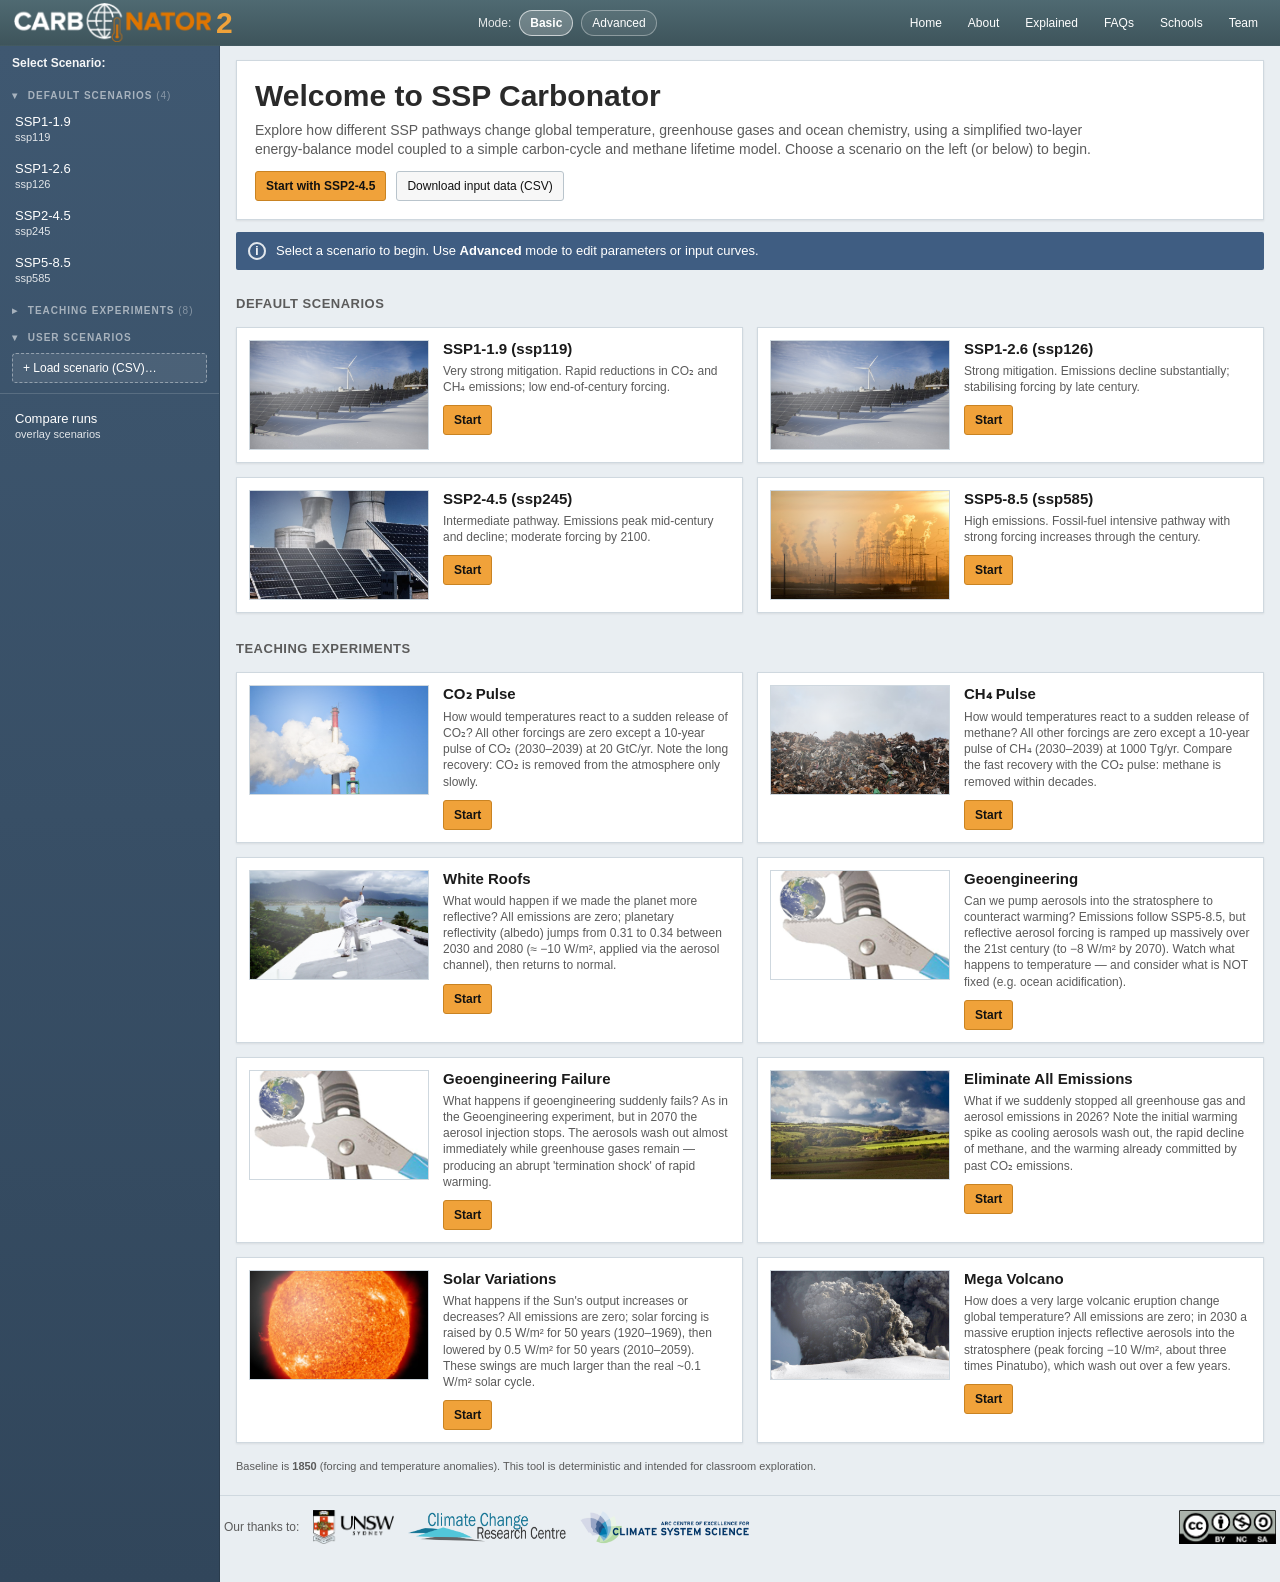
==== index.html @ 64b0e5a1 "Real CMIP6 pattern-scaling data + generator script - tools/make_patterns_cmip6.py: builds pattern-sc" ====
<!doctype html>
<html lang="en">
<head>
  <meta charset="utf-8" />
  <meta name="viewport" content="width=device-width, initial-scale=1" />
  <title>Carbonator 2 — SSP climate teaching tool</title>
  <link rel="stylesheet" href="css/app.css" />
</head>
<body>
  <div class="topbar">
    <div class="brand">
      <div class="logo"><img src="assets/img/logo_carbonator.png" alt="Carbonator" class="logo-img"><span class="logo-2">2</span></div>
    </div>

    <div class="top-center">
      <div class="modeToggle" aria-label="Mode selector">
        <span class="lbl">Mode:</span>
        <button class="modeBtn" id="modeBasic" type="button" title="Basic mode: view scenario inputs and run the model (no curve or parameter editing).">Basic</button>
        <button class="modeBtn" id="modeAdvanced" type="button" title="Advanced mode: edit inputs (spline curves), explore parameter settings, and add internal variability.">Advanced</button>
      </div>
    </div>

    <div class="top-actions">
      <button id="btnHomeTop" title="Home">Home</button>
      <button id="btnAboutTop" title="About this tool">About</button>
      <a href="explained.html" title="How the model works">Explained</a>
      <a href="faqs.html" title="Frequently asked questions">FAQs</a>
      <a href="schools.html" title="Resources for schools">Schools</a>
      <a href="team.html" title="Meet the team">Team</a>
    </div>
  </div>

  <div class="shell">
    <aside class="sidebar">
      <div class="side-h">Select Scenario:</div>
      <div id="sidebarList"></div>
      <div class="side-foot">
        <button class="sideitem" id="btnCompareSidebar" title="Overlay several runs (from this session or from saved outputs files) on one chart.">Compare runs<small>overlay scenarios</small></button>
      </div>
    </aside>

    <main class="main">
      <!-- HOME VIEW -->
      <section id="viewHome">
        <div class="welcome">
          <h1>Welcome to SSP Carbonator</h1>
          <p>
            Explore how different SSP pathways change global temperature, greenhouse gases and ocean chemistry,
            using a simplified two-layer energy-balance model coupled to a simple carbon-cycle and methane lifetime model.
            Choose a scenario on the left (or below) to begin.
          </p>
          <div class="cta-row">
            <button class="btn orange" id="btnStartDefault">Start with SSP2-4.5</button>
            <button class="btn" id="btnOpenInputsCSV">Download input data (CSV)</button>
          </div>
        </div>

        <div class="info-bar">
          <div class="info-dot">i</div>
          <div>Select a scenario to begin. Use <b>Advanced</b> mode to edit parameters or input curves.</div>
        </div>

        <div class="scenario-grid" id="homeScenarioGrid"></div>
        <div class="footnote">
          Baseline is <b>1850</b> (forcing and temperature anomalies). This tool is deterministic and intended for classroom exploration.
        </div>

        <div class="site-footer">
          <div class="site-footer-thanks">
            <span>Our thanks to:</span>
            <a href="https://www.unsw.edu.au/" target="_blank" rel="noopener"><img src="assets/img/logo_unsw.png" alt="University of New South Wales"></a>
            <a href="http://www.ccrc.unsw.edu.au/" target="_blank" rel="noopener"><img src="assets/img/logo_ccrc.png" alt="Climate Change Research Centre"></a>
            <a href="https://www.climatescience.org.au/" target="_blank" rel="noopener"><img src="assets/img/logo_arccss.png" alt="ARC Centre of Excellence for Climate System Science"></a>
          </div>
          <a href="https://creativecommons.org/licenses/by-nc-sa/2.0/au/" target="_blank" rel="noopener"><img src="assets/img/logo_cc_byncsa.png" alt="Creative Commons: BY-NC-SA"></a>
        </div>
      </section>

      <!-- SCENARIO VIEW -->
      <section id="viewScenario" style="display:none;">
        <div class="scenario-bar" id="scenarioBar"></div>

        <div class="scenario-header">
          <div class="thumb" aria-hidden="true"></div>
          <div class="desc">
            <div class="name" id="scenarioName"></div>
            <div class="range" id="scenarioRange">View: 1850 – 2100</div>
            <div class="blurb" id="scenarioBlurb"></div>
          </div>

          <div class="actions">
            <div style="display:flex; gap:8px; align-items:center; justify-content:flex-end; flex-wrap:wrap;">
              <button class="btn" id="btnReset">Reset scenario</button>
              <button class="btn orange" id="btnRun">Run scenario</button>
              <button class="btn orange" id="btnContinue" style="display:none;">Continue editing</button>
            </div>

            <div class="smallpanel">
              <div class="label">Controls</div>
              <div class="hint" id="controlsHint">Toggle inputs on/off, then run the model.</div>
              <div class="toggle-row" style="margin-top:10px;" title="OFF (default): simple model with emission inputs; ozone, N₂O and other WMGHG forcings are excluded. ON: full model with effective radiative forcing (ERF) inputs, including the minor forcings.">
                <label class="switch">
                  <input type="checkbox" id="togFullModel" />
                  <span class="slider"></span>
                </label>
                <div>Full model (ERF inputs)</div>
                <div class="state" id="stateFullModel">OFF</div>
              </div>
              <div class="toggle-row" style="margin-top:6px;" title="Adds ENSO-like year-to-year variability using an energy-conserving stochastic heat exchange (tunable in Advanced parameters).">
                <label class="switch">
                  <input type="checkbox" id="togIV" />
                  <span class="slider"></span>
                </label>
                <div>Internal variability</div>
                <div class="state" id="stateIV">OFF</div>
              </div>
              <div class="toggle-row advOnly" style="margin-top:6px;">
                <button class="btn" id="btnIVRandom" type="button" style="padding:4px 8px; font-size:11px;" title="Generate a new random realisation (new seed)">Randomise</button>
                <div style="font-size:11px; color:#666;">Seed: <span id="ivSeedVal">1</span></div>
              </div>

              <div class="panel-actions">
                <button class="btn advOnly" id="btnParams" title="Edit model parameters (energy balance, carbon cycle, methane, sea level, internal variability).">Edit parameters</button>
                <button class="btn" id="btnViewData" title="View input data table for this scenario (including any edits).">Input table</button>
                <button class="btn" id="btnDownloadScenarioCSV" title="Download the scenario input time series as a CSV file.">Save inputs CSV</button>
                <button class="btn" id="btnExportOutput" disabled title="Download model outputs as a CSV file (available after running).">Export outputs CSV</button>
              </div>
              <div style="margin-top:10px; font-size:11px; color:#666;">
                <span id="modeBadge" class="badge">BASIC MODE</span>
                <span id="editBadge" style="margin-left:6px;"></span>
              </div>
            </div>
          </div>
        </div>

        <div class="info-bar" id="editInfoBar">
          <div class="info-dot">i</div>
          <div>Review inputs below, then click <b>Run scenario</b> to view outputs.</div>
        </div>

        <!-- EDIT MODE INPUT PLOTS -->
        <div id="editMode">
          <!-- CO2 -->
          <div class="plot-card">
            <div class="plot-row">
              <div class="plot-left">
                <div class="title">CO₂ Emissions</div>
                <div class="subtitle">Anthropogenic emissions of carbon dioxide (GtC per year).</div>
                <div class="toggle-row">
                  <label class="switch">
                    <input type="checkbox" id="togCO2" checked />
                    <span class="slider"></span>
                  </label>
                  <div>Enable</div>
                  <div class="state" id="stateCO2">ON</div>
                </div>
                <div class="toggle-row advOnly" style="margin-top:8px;">
                  <button class="btn" type="button" data-edit="E_CO2_GtC_yr">Edit curve…</button>
                  <span class="badge" id="badge_E_CO2_GtC_yr" style="display:none;">EDITED</span>
                </div>
              </div>
              <div class="plot-right">
                <canvas id="plotInCO2" data-height="240"></canvas>
              </div>
            </div>
          </div>

          <!-- CH4 -->
          <div class="plot-card">
            <div class="plot-row">
              <div class="plot-left">
                <div class="title">CH₄ Emissions</div>
                <div class="subtitle">Anthropogenic emissions of methane (Tg CH₄ per year).</div>
                <div class="toggle-row">
                  <label class="switch">
                    <input type="checkbox" id="togCH4" checked />
                    <span class="slider"></span>
                  </label>
                  <div>Enable</div>
                  <div class="state" id="stateCH4">ON</div>
                </div>
                <div class="toggle-row advOnly" style="margin-top:8px;">
                  <button class="btn" type="button" data-edit="E_CH4_TgCH4_yr">Edit curve…</button>
                  <span class="badge" id="badge_E_CH4_TgCH4_yr" style="display:none;">EDITED</span>
                </div>
              </div>
              <div class="plot-right">
                <canvas id="plotInCH4" data-height="240"></canvas>
              </div>
            </div>
          </div>

          <!-- Aerosol -->
          <div class="plot-card">
            <div class="plot-row">
              <div class="plot-left">
                <div class="title">Aerosol ERF</div>
                <div class="subtitle">Effective radiative forcing from anthropogenic aerosols (W m⁻²).</div>
                <div class="toggle-row">
                  <label class="switch">
                    <input type="checkbox" id="togAER" checked />
                    <span class="slider"></span>
                  </label>
                  <div>Enable</div>
                  <div class="state" id="stateAER">ON</div>
                </div>
                <div class="toggle-row advOnly" style="margin-top:8px;">
                  <button class="btn" type="button" data-edit="ERF_aerosol_rel1850_Wm2">Edit curve…</button>
                  <span class="badge" id="badge_ERF_aerosol_rel1850_Wm2" style="display:none;">EDITED</span>
                </div>
              </div>
              <div class="plot-right">
                <canvas id="plotInAER" data-height="240"></canvas>
              </div>
            </div>
          </div>

          <!-- Ozone -->
          <div class="plot-card">
            <div class="plot-row">
              <div class="plot-left">
                <div class="title">Ozone ERF</div>
                <div class="subtitle">Effective radiative forcing from ozone (W m⁻²).</div>
                <div class="toggle-row">
                  <label class="switch">
                    <input type="checkbox" id="togO3" checked />
                    <span class="slider"></span>
                  </label>
                  <div>Enable</div>
                  <div class="state" id="stateO3">ON</div>
                </div>
                <div class="toggle-row advOnly" style="margin-top:8px;">
                  <button class="btn" type="button" data-edit="ERF_o3_total_rel1850_Wm2">Edit curve…</button>
                  <span class="badge" id="badge_ERF_o3_total_rel1850_Wm2" style="display:none;">EDITED</span>
                </div>
              </div>
              <div class="plot-right">
                <canvas id="plotInO3" data-height="240"></canvas>
              </div>
            </div>
          </div>

          <!-- N2O -->
          <div class="plot-card">
            <div class="plot-row">
              <div class="plot-left">
                <div class="title">N₂O ERF</div>
                <div class="subtitle">Effective radiative forcing from nitrous oxide (W m⁻²).</div>
                <div class="toggle-row">
                  <label class="switch">
                    <input type="checkbox" id="togN2O" checked />
                    <span class="slider"></span>
                  </label>
                  <div>Enable</div>
                  <div class="state" id="stateN2O">ON</div>
                </div>
                <div class="toggle-row advOnly" style="margin-top:8px;">
                  <button class="btn" type="button" data-edit="ERF_N2O_rel1850_Wm2">Edit curve…</button>
                  <span class="badge" id="badge_ERF_N2O_rel1850_Wm2" style="display:none;">EDITED</span>
                </div>
              </div>
              <div class="plot-right">
                <canvas id="plotInN2O" data-height="240"></canvas>
              </div>
            </div>
          </div>

          <!-- Other WMGHG -->
          <div class="plot-card">
            <div class="plot-row">
              <div class="plot-left">
                <div class="title">Other WMGHG ERF</div>
                <div class="subtitle">Effective radiative forcing from other well-mixed greenhouse gases (W m⁻²).</div>
                <div class="toggle-row">
                  <label class="switch">
                    <input type="checkbox" id="togOTHER" checked />
                    <span class="slider"></span>
                  </label>
                  <div>Enable</div>
                  <div class="state" id="stateOTHER">ON</div>
                </div>
                <div class="toggle-row advOnly" style="margin-top:8px;">
                  <button class="btn" type="button" data-edit="ERF_otherWMGHG_rel1850_Wm2">Edit curve…</button>
                  <span class="badge" id="badge_ERF_otherWMGHG_rel1850_Wm2" style="display:none;">EDITED</span>
                </div>
              </div>
              <div class="plot-right">
                <canvas id="plotInOTHER" data-height="240"></canvas>
              </div>
            </div>
          </div>

          <!-- Volcanic -->
          <div class="plot-card">
            <div class="plot-row">
              <div class="plot-left">
                <div class="title">Volcanic ERF</div>
                <div class="subtitle">Natural forcing from volcanic aerosols (W m⁻²).</div>
                <div class="toggle-row">
                  <label class="switch">
                    <input type="checkbox" id="togVOLC" checked />
                    <span class="slider"></span>
                  </label>
                  <div>Enable</div>
                  <div class="state" id="stateVOLC">ON</div>
                </div>
                <div class="toggle-row advOnly" style="margin-top:8px;">
                  <button class="btn" type="button" data-edit="ERF_volcanic_rel1850_Wm2">Edit curve…</button>
                  <span class="badge" id="badge_ERF_volcanic_rel1850_Wm2" style="display:none;">EDITED</span>
                </div>
              </div>
              <div class="plot-right">
                <canvas id="plotInVOLC" data-height="240"></canvas>
              </div>
            </div>
          </div>

          <!-- Solar -->
          <div class="plot-card">
            <div class="plot-row">
              <div class="plot-left">
                <div class="title">Solar ERF</div>
                <div class="subtitle">Natural forcing from solar variability (W m⁻²).</div>
                <div class="toggle-row">
                  <label class="switch">
                    <input type="checkbox" id="togSOLAR" checked />
                    <span class="slider"></span>
                  </label>
                  <div>Enable</div>
                  <div class="state" id="stateSOLAR">ON</div>
                </div>
                <div class="toggle-row advOnly" style="margin-top:8px;">
                  <button class="btn" type="button" data-edit="ERF_solar_rel1850_Wm2">Edit curve…</button>
                  <span class="badge" id="badge_ERF_solar_rel1850_Wm2" style="display:none;">EDITED</span>
                </div>
              </div>
              <div class="plot-right">
                <canvas id="plotInSOLAR" data-height="240"></canvas>
              </div>
            </div>
          </div>

          <div class="footnote">
            Tip: try disabling aerosols to see the “unmasking” effect; or disable CH₄ to see its fast impact on forcing.
          </div>
        </div>

        <!-- OUTPUT MODE -->
        <div id="outputMode" style="display:none;">
          <div class="split-head">
            <div class="hcell">Inputs:</div>
            <div class="hcell">Outputs:</div>
          </div>

          <div class="split">
            <div>
              <div class="mini-block">
                <div class="mini-title">CO₂ emissions</div>
                <canvas id="miniCO2" data-height="110"></canvas>
              </div>
              <div class="mini-block">
                <div class="mini-title">CH₄ emissions</div>
                <canvas id="miniCH4" data-height="110"></canvas>
              </div>
              <div class="mini-block">
                <div class="mini-title">Aerosol ERF</div>
                <canvas id="miniAER" data-height="110"></canvas>
              </div>
              <div class="mini-block">
                <div class="mini-title">Ozone ERF</div>
                <canvas id="miniO3" data-height="110"></canvas>
              </div>
              <div class="mini-block">
                <div class="mini-title">N₂O ERF</div>
                <canvas id="miniN2O" data-height="110"></canvas>
              </div>
              <div class="mini-block">
                <div class="mini-title">Other WMGHG ERF</div>
                <canvas id="miniOTHER" data-height="110"></canvas>
              </div>
              <div class="mini-block">
                <div class="mini-title">Volcanic ERF</div>
                <canvas id="miniVOLC" data-height="110"></canvas>
              </div>
              <div class="mini-block">
                <div class="mini-title">Solar ERF</div>
                <canvas id="miniSOLAR" data-height="110"></canvas>
              </div>
            </div>

            <div>
              <div class="out-block" id="blockTemp">
                <div class="out-title">Temperature</div>
                <div class="out-sub">Global-mean surface temperature change (relative to 1850–1900), plus deep-ocean temperature in the two-layer model.</div>
                <div class="chartBox resizable"><canvas id="plotOutTemp" data-height="260" class="autoHeight"></canvas></div>

                <div class="advOnly" style="margin-top:10px;">
                  <details class="compare" id="compareBox">
                    <summary>Compare with observations / CMIP6</summary>
                    <div class="compareGrid">
                      <div>
                        <div class="compareTitle">Observations (annual)</div>
                        <label><input type="checkbox" id="cmpHadCRUT" /> HadCRUT5</label>
                        <label><input type="checkbox" id="cmpGISTEMP" /> GISTEMP</label>
                        <label><input type="checkbox" id="cmpBerkeley" /> Berkeley Earth</label>
                      </div>
                      <div>
                        <div class="compareTitle">CMIP6 (annual, global mean)</div>
                        <label title="Multi-model mean and 5–95% range for the selected SSP (annual global mean surface temperature)."><input type="checkbox" id="cmpCMIP" /> CMIP6 mean + 5–95% range</label>
                      </div>
                    </div>
                    <div class="compareNote">All comparison series are shown as temperature anomalies relative to 1850–1900. (GISTEMP is shifted to match HadCRUT5 over 1880–1900.)</div>
                  </details>
                </div>
              </div>

              
              <div class="out-block" id="blockLocal" style="display:none;">
                <div class="out-block-head">
                  <div class="out-title">Local projections</div>
                  <div class="out-sub">Pattern scaling: local changes estimated by scaling a 1° CMIP6-derived pattern (12-model ensemble median) with the modelled global mean temperature.</div>
                </div>

                <div class="localWrap">
                  <div class="localSide">
                    <div class="localCard">
                      <div class="small muted" style="margin-bottom:6px;">Location (click on map or type)</div>
                      <div class="localRow">
                        <label class="inlineField">Lat
                          <input type="number" id="locLat" step="0.5" min="-90" max="90" />
                        </label>
                        <label class="inlineField">Lon
                          <input type="number" id="locLon" step="0.5" min="-180" max="180" />
                        </label>
                      </div>
                      <div class="localRow" style="margin-top:8px;">
                        <label class="inlineField" style="width:100%;">Map
                          <select id="mapVar" style="width:100%;">
                            <option value="tas">Temperature amplification (°C/°C)</option>
                            <option value="pr">Precip change (%/°C)</option>
                          </select>
                        </label>
                      </div>

                      <canvas id="mapCanvas" class="mapCanvas" width="360" height="180" aria-label="Pattern map"></canvas>
                      <div class="legendRow" id="mapLegend"></div>
                      <div class="small muted" id="patternSourceNote"></div>
                    </div>
                  </div>

                  <div class="localMain">
                    <div class="chartBox resizable" data-height="260">
                      <canvas id="plotLocalTas"></canvas>
                    </div>
                    <div class="chartBox resizable" data-height="260">
                      <canvas id="plotLocalPr"></canvas>
                    </div>
                  </div>
                </div>
              </div>

              <div class="out-block" id="blockSeaLevel" style="display:none;">
                <div class="out-title">Sea level rise</div>
                <div class="out-sub">Semi-empirical sea level model with thermal expansion + land-ice contributions (relative to 1850).</div>
                <div class="chartBox resizable"><canvas id="plotOutSL" data-height="260" class="autoHeight"></canvas></div>
              </div>

                            <div class="out-block" id="blockConc" style="display:none;">
                <div class="out-title">Atmospheric concentrations</div>
                <div class="out-sub">CO₂ and CH₄ are modelled directly. N₂O and other WMGHG are shown as “implied” concentrations from the simplified forcing fits (teaching display).</div>
                <div class="inlineToggleBar" id="concToggleBar">
                  <label title="CO₂ (ppm)"><input type="checkbox" id="concCO2" checked /> CO₂</label>
                  <label title="CH₄ (ppb)"><input type="checkbox" id="concCH4" checked /> CH₄</label>
                  <label title="N₂O (ppb, implied from forcing)"><input type="checkbox" id="concN2O" checked /> N₂O</label>
                  <label title="Other WMGHG (ppt-equivalent, implied from forcing)"><input type="checkbox" id="concOTHER" /> Other</label>
                </div>
                <div class="chartBox resizable"><canvas id="plotOutConc" data-height="260" class="autoHeight"></canvas></div>
              </div>

              <div class="out-block" id="blockCarbon" style="display:none;">
                <div class="out-title">Carbon stocks</div>
                <div class="out-sub">Carbon reservoirs (GtC) in the simple carbon-cycle model.</div>
                <div class="inlineToggleBar" id="carbonToggleBar">
                  <label title="Atmosphere (GtC)"><input type="checkbox" id="carbAtm" checked /> Atmosphere</label>
                  <label title="Vegetation (GtC)"><input type="checkbox" id="carbVeg" checked /> Vegetation</label>
                  <label title="Soil (GtC)"><input type="checkbox" id="carbSoil" checked /> Soil</label>
                  <label title="Upper ocean (GtC)"><input type="checkbox" id="carbUpper" /> Upper ocean</label>
                  <label title="Deep ocean (GtC)"><input type="checkbox" id="carbDeep" /> Deep ocean</label>
                </div>
                <div class="chartBox resizable"><canvas id="plotOutCarbon" data-height="260" class="autoHeight"></canvas></div>
              </div>

              <div class="out-block" id="blockPH" style="display:none;">
                <div class="out-title">Ocean pH</div>
                <div class="out-sub">Surface-ocean pH estimated from upper-ocean carbonate chemistry in the carbon-cycle module.</div>
                <div class="chartBox resizable"><canvas id="plotOutPH" data-height="260" class="autoHeight"></canvas></div>
              </div>

              <div class="out-block" id="blockF" style="display:none;">
                <div class="out-title">Radiative forcing components</div>
                <div class="out-sub">Effective radiative forcing (W m⁻²) relative to 1850. CO₂/CH₄ are computed from modelled concentrations; other components are scenario inputs.</div>
                <div class="inlineToggleBar" id="forcingToggleBar">
                  <label title="Total forcing"><input type="checkbox" id="fShowTotal" checked /> Total</label>
                  <label title="CO₂ forcing"><input type="checkbox" id="fShowCO2" checked /> CO₂</label>
                  <label title="CH₄ forcing"><input type="checkbox" id="fShowCH4" checked /> CH₄</label>
                  <label title="N₂O forcing"><input type="checkbox" id="fShowN2O" checked /> N₂O</label>
                  <label title="Other WMGHG forcing"><input type="checkbox" id="fShowOther" checked /> Other WMGHG</label>
                  <label title="Ozone forcing"><input type="checkbox" id="fShowO3" checked /> Ozone</label>
                  <label title="Aerosol forcing"><input type="checkbox" id="fShowAER" checked /> Aerosol</label>
                  <label title="Solar forcing"><input type="checkbox" id="fShowSolar" checked /> Solar</label>
                  <label title="Volcanic forcing"><input type="checkbox" id="fShowVolc" checked /> Volcanic</label>
                </div>
                <div class="chartBox resizable"><canvas id="plotOutF" data-height="260" class="autoHeight"></canvas></div>
              </div>

              <div class="footnote">
                Model structure follows Sherwood et&nbsp;al. (2022) appendix for the energy-balance + carbon-cycle components. Sea-level component is a simple temperature-based teaching approximation.
              </div>
            </div>
          </div>
        </div>
      </section>

      <!-- COMPARE VIEW -->
      <section id="viewCompare" style="display:none;">
        <div class="welcome">
          <h1>Compare runs</h1>
          <p>
            Overlay several model runs on one chart. Add the run you have on screen (run a scenario, then
            <b>Add current run</b> — or use <b>Add to compare</b> in the display controls), and/or load files
            saved earlier with <b>Export outputs CSV</b>. Runs stay here for this browser session.
          </p>
          <div class="cta-row">
            <button class="btn orange" id="btnCmpAddCurrent" title="Add the most recent run from this session.">Add current run</button>
            <button class="btn" id="btnCmpLoad" title="Load one or more files saved with Export outputs CSV.">Load outputs CSV…</button>
            <label class="cmp-varpick">Variable:
              <select id="cmpVarSelect"></select>
            </label>
          </div>
        </div>

        <div id="cmpEmpty" class="info-bar">
          <div class="info-dot">i</div>
          <div>No runs yet. Run a scenario and click <b>Add current run</b>, or load saved outputs files.</div>
        </div>

        <div id="cmpPlotWrap" style="display:none;">
          <div id="cmpRunList" class="cmp-runs"></div>
          <div class="cmp-plot-panel">
            <canvas id="plotCompare" data-height="420"></canvas>
          </div>
        </div>
      </section>
    </main>
  </div>

  <!-- Floating display controls (visible in scenario view) -->
  <div id="floatPanel" class="float-panel" style="display:none;">
    <div class="fp-h">
      <span>Display controls</span>
      <button id="fpCollapse" title="Collapse or expand this panel">–</button>
    </div>
    <div class="fp-b" id="fpBody">
      <div id="viewRangeBox">
        <div style="font-weight:700; font-size:11px; margin-bottom:6px;">View window</div>
        <div style="font-size:11px; color:#666; margin-bottom:6px;">Display: <span id="viewRangeLabel">1850–2100</span></div>
        <div class="viewGrid">
          <div>
            <div style="display:flex; justify-content:space-between; font-size:11px; color:#666;">
              <span>Start</span><span id="viewStartVal">1850</span>
            </div>
            <input type="range" id="viewStart" min="1850" max="2100" step="1" value="1850" />
          </div>
          <div>
            <div style="display:flex; justify-content:space-between; font-size:11px; color:#666;">
              <span>End</span><span id="viewEndVal">2100</span>
            </div>
            <input type="range" id="viewEnd" min="1850" max="2100" step="1" value="2100" />
          </div>
          <button class="btn" id="btnViewFull" type="button" style="padding:4px 8px; font-size:11px; grid-column: 1 / -1;">Full range</button>
        </div>
      </div>

      <div id="fpOutputs" style="margin-top:10px; padding-top:10px; border-top:1px dashed rgba(0,0,0,0.12);">
        <div style="font-weight:700; font-size:11px; margin-bottom:6px;">Output panels</div>
        <div class="outToggleBar">
          <label title="Sea level rise components">
            <input type="checkbox" id="outSeaLevel" />
            Sea level
          </label>
          <label title="Atmospheric concentrations">
            <input type="checkbox" id="outConc" />
            Concentrations
          </label>
          <label title="Carbon reservoirs in the carbon-cycle model">
            <input type="checkbox" id="outCarbon" />
            Carbon stocks
          </label>
          <label title="Surface-ocean pH">
            <input type="checkbox" id="outPH" />
            pH
          </label>
          <label title="Effective radiative forcing components">
            <input type="checkbox" id="outF" />
            Forcings
          </label>
          <label title="Local projections using pattern scaling (teaching approximation)">
            <input type="checkbox" id="outLocal" />
            Local patterns
          </label>
        </div>
        <button class="btn" id="fpAddCompare" type="button" style="margin-top:8px; padding:4px 8px; font-size:11px; width:100%;" title="Add this run to the Compare view.">Add to compare</button>
      </div>
    </div>
  </div>

  <div id="plotTip" class="plot-tip"></div>

  <div class="modal-overlay" id="modalOverlay" role="dialog" aria-modal="true" aria-hidden="true">
    <div class="modal">
      <div class="modal-h">
        <div class="title" id="modalTitle">Modal</div>
        <button class="close" id="modalClose">Close</button>
      </div>
      <div class="modal-b" id="modalBody"></div>
    </div>
  </div>

  <!-- Data (order matters: plain scripts sharing one scope, no build step needed) -->
  <script src="data/scenario-data.js"></script>
  <script src="data/compare-data.js"></script>
  <script src="data/patterns_cmip6_1deg.js"></script>
  <script src="data/teaching-scenarios.js"></script>

  <!-- App -->
  <script src="js/utils.js"></script>
  <script src="js/plotting.js"></script>
  <script src="js/model.js"></script>
  <script src="js/state.js"></script>
  <script src="js/patterns-map.js"></script>
  <script src="js/ui.js"></script>
  <script src="js/editors.js"></script>
  <script src="js/loader.js"></script>
  <script src="js/compare.js"></script>
  <script src="js/main.js"></script>
</body>
</html>
---- css/app.css ----
:root{
      --top:#4f6a72;
      --top2:#3e545b;
      --sidebar:#3f5871;
      --sidebarDark:#31465b;
      --sidebarActive:#243346;
      --bg:#e9eef2;
      --panel:#ffffff;
      --border:#cfd8df;
      --info:#3f5d82;
      --accent:#f0a23a;
      --accentDark:#c98322;
      --text:#1b1b1b;
      --muted:#5b5b5b;
    }

    *{ box-sizing:border-box; }
    body{
      margin:0;
      font-family: Arial, Helvetica, sans-serif;
      background:var(--bg);
      color:var(--text);
    }

    /* Top bar */
    .topbar{
      height:46px;
      background: linear-gradient(180deg, var(--top), var(--top2));
      color:#fff;
      display:flex;
      align-items:center;
      justify-content:space-between;
      padding:0 14px;
      position:sticky;
      top:0;
      z-index:50;
      border-bottom: 1px solid rgba(0,0,0,0.15);
      gap: 10px;
    }
    .brand{
      display:flex;
      align-items:center;
      gap:10px;
      font-weight:700;
      letter-spacing:0.2px;
      user-select:none;
      flex: 0 0 auto;
    }
    .brand .logo{
      font-size:20px;
      line-height:1;
    }
    .brand .logo .onator{ color: var(--accent); }
    .brand .tag{
      font-size:12px;
      font-weight:600;
      opacity:0.9;
    }

    .top-center{
      flex: 1 1 auto;
      display:flex;
      align-items:center;
      justify-content:center;
      min-width: 0;
    }
    .modeToggle{
      display:flex;
      align-items:center;
      gap:8px;
      font-size:12px;
      user-select:none;
      white-space:nowrap;
    }
    .modeToggle .lbl{ opacity:0.85; }
    .modeBtn{
      border:1px solid rgba(255,255,255,0.35);
      background: rgba(255,255,255,0.08);
      color:#fff;
      padding:6px 10px;
      border-radius:999px;
      cursor:pointer;
      font-size:12px;
      line-height:1;
    }
    .modeBtn:hover{ background: rgba(255,255,255,0.14); }
    .modeBtn.active{
      background: rgba(255,255,255,0.22);
      border-color: rgba(255,255,255,0.65);
      font-weight:700;
    }

    .top-actions{
      display:flex;
      align-items:center;
      gap:10px;
      font-size:12px;
      flex: 0 0 auto;
    }
    .top-actions button{
      background:transparent;
      border:0;
      color:#fff;
      cursor:pointer;
      font-size:12px;
      padding:6px 8px;
      border-radius:3px;
    }
    .top-actions button:hover{
      background:rgba(255,255,255,0.12);
    }

    /* Shell */
    .shell{
      display:flex;
      min-height: calc(100vh - 46px);
    }

    /* Sidebar */
    .sidebar{
      width:220px;
      background: linear-gradient(180deg, var(--sidebar), var(--sidebarDark));
      color:#fff;
      border-right: 1px solid rgba(0,0,0,0.15);
      padding-bottom: 16px;
    }
    .sidebar .side-h{
      padding:10px 12px 8px 12px;
      font-size:12px;
      font-weight:700;
      opacity:0.95;
    }
    .sideitem{
      display:block;
      width:100%;
      text-align:left;
      padding:9px 12px;
      border:0;
      background:transparent;
      color:#fff;
      cursor:pointer;
      font-size:13px;
      border-left: 3px solid transparent;
    }
    .sideitem:hover{
      background: rgba(255,255,255,0.08);
    }
    .sideitem.active{
      background: var(--sidebarActive);
      border-left-color: var(--accent);
      font-weight:700;
    }
    .sideitem small{
      display:block;
      font-size:11px;
      opacity:0.85;
      margin-top:2px;
      font-weight:400;
    }

    /* Main */
    .main{
      flex:1;
      min-width: 0;
      padding-bottom: 24px;
    }

    /* Home */
    .welcome{
      margin: 14px 16px 12px 16px;
      background: var(--panel);
      border:1px solid var(--border);
      box-shadow: 0 1px 2px rgba(0,0,0,0.08);
      padding: 18px;
    }
    .welcome h1{
      margin:0 0 8px 0;
      font-size:30px;
      font-weight:700;
      color:#2a2a2a;
    }
    .welcome p{
      margin: 0 0 12px 0;
      color: var(--muted);
      font-size:14px;
      line-height:1.35;
      max-width: 860px;
    }
    .welcome .cta-row{
      display:flex;
      gap:10px;
      align-items:center;
      margin-top: 12px;
      flex-wrap: wrap;
    }
    .btn{
      display:inline-flex;
      align-items:center;
      gap:8px;
      padding: 7px 10px;
      font-size:12px;
      border-radius:3px;
      border:1px solid #b9c4cc;
      background:#f7f7f7;
      cursor:pointer;
      color:#111;
      text-decoration:none;
      user-select:none;
    }
    .btn:hover{ filter: brightness(0.98); }
    .btn.orange{
      background: var(--accent);
      border-color: var(--accentDark);
      font-weight:700;
    }
    .btn:disabled{
      opacity:0.6;
      cursor:not-allowed;
    }

    .info-bar{
      margin: 12px 16px;
      background: var(--info);
      color:#fff;
      padding: 10px 12px;
      display:flex;
      align-items:center;
      gap:10px;
      font-size:13px;
      border-radius:2px;
    }
    .info-dot{
      width:18px;
      height:18px;
      border-radius:50%;
      border:2px solid rgba(255,255,255,0.85);
      display:flex;
      align-items:center;
      justify-content:center;
      font-weight:700;
      font-size:12px;
      flex:0 0 auto;
    }

    .scenario-grid{
      margin: 0 16px 16px 16px;
      display:grid;
      grid-template-columns: repeat(2, minmax(320px, 1fr));
      gap: 14px;
    }
    @media (max-width: 980px){
      .scenario-grid{ grid-template-columns: 1fr; }
      .sidebar{ width: 200px; }
    }
    @media (max-width: 760px){
      .shell{ flex-direction: column; }
      .sidebar{ width: 100%; display:flex; gap:6px; overflow-x:auto; padding: 6px; }
      .sidebar .side-h{ display:none; }
      .sideitem{ white-space: nowrap; border-left:0; border-bottom: 3px solid transparent; }
      .sideitem.active{ border-bottom-color: var(--accent); }
      .top-center{ display:none; }
    }

    .scenario-card{
      background: var(--panel);
      border:1px solid var(--border);
      box-shadow: 0 1px 2px rgba(0,0,0,0.08);
      display:flex;
      gap: 14px;
      padding: 12px;
      min-height: 126px;
    }
    .scenario-card .thumb{
      width: 180px;
      min-width: 180px;
      height: 110px;
      background: linear-gradient(135deg,#cfd8dc,#eceff1);
      border: 1px solid var(--border);
      position: relative;
    }
    .scenario-card .thumb::after{
      content:"";
      position:absolute;
      inset:0;
      background: radial-gradient(circle at 30% 30%, rgba(255,255,255,0.55), rgba(255,255,255,0) 55%);
      pointer-events:none;
    }
    .scenario-card h3{
      margin: 0 0 6px 0;
      font-size: 15px;
    }
    .scenario-card p{
      margin: 0 0 10px 0;
      font-size: 12px;
      color: var(--muted);
      line-height: 1.35;
    }
    .scenario-card .card-actions{
      display:flex;
      gap:10px;
      align-items:center;
      flex-wrap: wrap;
    }

    /* Scenario view */
    .scenario-bar{
      margin: 14px 16px 0 16px;
      background:#6a8792;
      color:#fff;
      padding: 8px 12px;
      font-weight:700;
      font-size: 13px;
    }
    .scenario-header{
      margin: 0 16px 12px 16px;
      background: var(--panel);
      border:1px solid var(--border);
      border-top:0;
      display:flex;
      gap: 12px;
      padding: 12px;
      align-items:flex-start;
    }
    .scenario-header .thumb{
      width: 120px;
      height: 75px;
      background: linear-gradient(135deg,#cfd8dc,#eceff1);
      border:1px solid var(--border);
      flex: 0 0 auto;
    }
    .scenario-header .desc{
      flex:1;
      min-width: 0;
    }
    .scenario-header .desc .name{
      font-weight:700;
      font-size: 14px;
      margin: 0 0 2px 0;
    }
    .scenario-header .desc .range{
      font-size:12px;
      color: var(--muted);
      margin-bottom: 8px;
    }
    .scenario-header .desc .blurb{
      font-size:12px;
      color:#333;
      max-width: 760px;
      line-height:1.35;
    }
    .scenario-header .actions{
      margin-left:auto;
      display:flex;
      flex-direction:column;
      gap:8px;
      align-items:flex-end;
      flex: 0 0 auto;
    }
    .scenario-header .actions .smallpanel{
      width: 240px;
      border:1px solid var(--border);
      background:#f7f8f9;
      padding: 10px;
      font-size:12px;
      color:#333;
    }
    .scenario-header .actions .smallpanel .label{
      font-weight:700;
      margin-bottom:6px;
    }
    .scenario-header .actions .smallpanel .hint{
      font-size:11px;
      color: var(--muted);
      line-height:1.25;
      margin-bottom:8px;
    }
    .scenario-header .actions .smallpanel .panel-actions{
      display:grid;
      grid-template-columns: 1fr 1fr;
      gap:8px;
      align-items:stretch;
      margin-top:10px;
    }
    .scenario-header .actions .smallpanel .panel-actions .btn{
      width:100%;
      justify-content:center;
      padding:6px 8px;
    }

    /* View window (Start/End sliders) */
    .viewGrid{
      display:grid;
      grid-template-columns: minmax(0,1fr) minmax(0,1fr);
      gap:8px;
    }
    .viewGrid > div{ min-width:0; }
    .viewGrid input[type="range"]{
      width:100%;
      max-width:100%;
      box-sizing:border-box;
    }
    @media (max-width: 860px){
      .scenario-header .actions .smallpanel .panel-actions{
        grid-template-columns: 1fr;
      }
    }
    .badge{
      display:inline-block;
      font-size:10px;
      font-weight:700;
      padding: 2px 6px;
      border-radius: 999px;
      border: 1px solid rgba(0,0,0,0.12);
      background: #fff;
      color:#8a4f00;
      letter-spacing:0.4px;
    }

    /* Plot blocks */
    .plot-card{
      margin: 0 16px 12px 16px;
      background: var(--panel);
      border:1px solid var(--border);
      box-shadow: 0 1px 2px rgba(0,0,0,0.08);
    }
    .plot-row{
      display:flex;
      gap:0;
    }
    .plot-left{
      width: 290px;
      padding: 12px;
      border-right: 1px solid var(--border);
    }
    .plot-left .title{
      font-weight:700;
      font-size:13px;
      margin-bottom:4px;
    }
    .plot-left .subtitle{
      font-size:11px;
      color: #444;
      line-height:1.25;
      margin-bottom: 10px;
    }
    .plot-right{
      flex:1;
      min-width: 0;
      padding: 8px 12px 10px 12px;
    }

    /* Toggle switch */
    .toggle-row{
      display:flex;
      align-items:center;
      gap:8px;
      font-size:12px;
      color:#333;
      margin-top: 10px;
      flex-wrap: wrap;
    }
    .switch{
      position:relative;
      display:inline-block;
      width: 34px;
      height: 18px;
    }
    .switch input{ display:none; }
    .slider{
      position:absolute;
      cursor:pointer;
      inset:0;
      background:#c9d2d9;
      border-radius: 999px;
      transition: 0.2s;
    }
    .slider::before{
      content:"";
      position:absolute;
      height: 14px;
      width: 14px;
      left: 2px;
      top: 2px;
      background:white;
      border-radius: 50%;
      transition: 0.2s;
      box-shadow: 0 1px 2px rgba(0,0,0,0.25);
    }
    .switch input:checked + .slider{
      background: #f5b35b;
    }
    .switch input:checked + .slider::before{
      transform: translateX(16px);
    }
    .toggle-row .state{
      font-weight:700;
      font-size:11px;
      text-transform: uppercase;
      color: var(--muted);
    }

    /* Output view */
    .output-bar{
      margin: 14px 16px 0 16px;
      background: var(--accent);
      padding: 8px 10px;
      display:flex;
      align-items:center;
      justify-content:space-between;
      gap:10px;
      border:1px solid var(--accentDark);
      border-bottom:0;
    }
    .output-bar .left, .output-bar .right{
      display:flex;
      gap:10px;
      align-items:center;
      flex-wrap:wrap;
    }
    .output-top{
      margin: 0 16px 12px 16px;
      border:1px solid var(--border);
      border-top:0;
      background: var(--panel);
      padding: 10px;
      display:flex;
      align-items:center;
      justify-content:space-between;
      gap: 10px;
      flex-wrap: wrap;
    }
    .outToggleBar{
      display:flex;
      flex-wrap: wrap;
      gap:8px;
      justify-content:flex-end;
      align-items:center;
    }
    .outToggleBar label{
      display:flex;
      align-items:center;
      gap:6px;
      font-size:12px;
      padding: 4px 10px;
      border:1px solid #b9c4cc;
      background:#f7f7f7;
      border-radius:999px;
      cursor:pointer;
      user-select:none;
    }
    .outToggleBar input{
      margin:0;
    }

    .inlineToggleBar{
      display:flex;
      flex-wrap:wrap;
      gap:6px;
      margin: 0 0 8px 0;
      justify-content:flex-start;
      align-items:center;
    }
    .inlineToggleBar label{
      display:flex;
      align-items:center;
      gap:6px;
      font-size:12px;
      padding: 3px 9px;
      border:1px solid #b9c4cc;
      background:#f7f7f7;
      border-radius:999px;
      cursor:pointer;
      user-select:none;
    }
    .inlineToggleBar input{
      margin:0;
    }

    .plot-tip{
      position:fixed;
      z-index: 9999;
      pointer-events:none;
      background: rgba(255,255,255,0.96);
      border:1px solid rgba(0,0,0,0.15);
      box-shadow: 0 2px 10px rgba(0,0,0,0.15);
      padding: 6px 8px;
      border-radius: 8px;
      font-size: 11px;
      line-height: 1.35;
      color: #111;
      display:none;
      max-width: 260px;
      white-space: nowrap;
    }
    .plot-tip .yr{ font-weight:700; margin-bottom:3px; }

    .infoBtn{
      width: 18px;
      height: 18px;
      border-radius: 999px;
      border:1px solid #b9c4cc;
      background:#f7f7f7;
      color:#444;
      font-size:11px;
      font-weight:700;
      display:inline-flex;
      align-items:center;
      justify-content:center;
      cursor:pointer;
      padding:0;
      line-height:1;
    }

    .split-head{
      margin: 0 16px;
      display:grid;
      grid-template-columns: 260px 1fr;
      gap: 12px;
    }
    .split-head .hcell{
      background: var(--info);
      color:#fff;
      padding: 6px 8px;
      font-weight:700;
      font-size:12px;
    }

    .split{
      margin: 0 16px 12px 16px;
      display:grid;
      grid-template-columns: 260px 1fr;
      gap: 12px;
      align-items:start;
    }
    .mini-block{
      background: var(--panel);
      border:1px solid var(--border);
      box-shadow: 0 1px 2px rgba(0,0,0,0.08);
      padding: 8px;
      margin-bottom: 12px;
    }
    .mini-block .mini-title{
      font-size:12px;
      font-weight:700;
      margin: 0 0 6px 0;
    }
    .out-block{
      background: var(--panel);
      border:1px solid var(--border);
      box-shadow: 0 1px 2px rgba(0,0,0,0.08);
      margin-bottom: 12px;
      padding: 10px;
    }
    .out-block .out-title{
      font-weight:700;
      font-size:13px;
      margin: 0 0 3px 0;
    }
    .out-block .out-sub{
      font-size:11px;
      color: var(--muted);
      margin: 0 0 8px 0;
      line-height:1.25;
    }


    /* Resizable output charts (drag the bottom-right corner to change height) */
    .chartBox{
      height: 260px;
      position: relative;
    }
    .chartBox.resizable{
      overflow: hidden;
      min-height: 190px;
      max-height: 760px;
    }
    .chartBox canvas{
      width:100%;
      height:100%;
      display:block;
    }
    .chartBox.resizable .resizeHandle{
      position:absolute;
      right:6px;
      bottom:6px;
      width:16px;
      height:16px;
      cursor: ns-resize;
      touch-action: none;
      opacity: 0.55;
      background: repeating-linear-gradient(135deg,
        rgba(0,0,0,0.28) 0,
        rgba(0,0,0,0.28) 2px,
        transparent 2px,
        transparent 4px
      );
      border-radius:2px;
    }
    .chartBox.resizable .resizeHandle:hover{ opacity: 0.85; }

    /* Compare panel (Advanced mode) */
    details.compare{
      border: 1px solid #e5e7eb;
      border-radius: 12px;
      padding: 10px 12px;
      background: #fbfbfb;
    }
    details.compare summary{
      cursor: pointer;
      user-select: none;
      font-size: 12px;
      font-weight: 800;
      color: #2b2b2b;
      list-style: none;
    }
    details.compare summary::-webkit-details-marker{ display:none; }
    details.compare summary::before{
      content: "▸";
      display: inline-block;
      margin-right: 8px;
      transform: translateY(-1px);
      color: #6b7280;
    }
    details.compare[open] summary::before{ content:"▾"; }
    .compareGrid{
      display: grid;
      grid-template-columns: 1fr 1fr;
      gap: 14px;
      margin-top: 10px;
    }
    .compareTitle{
      font-size: 11px;
      font-weight: 800;
      color: #374151;
      margin-bottom: 6px;
    }
    .compareGrid label{
      display: flex;
      align-items: center;
      gap: 8px;
      font-size: 12px;
      color: #111827;
      margin: 6px 0;
      cursor: pointer;
    }
    .compareNote{
      margin-top: 8px;
      font-size: 11px;
      color: var(--muted);
      line-height: 1.25;
    }

    /* Modal */
    .modal-overlay{
      position:fixed;
      inset:0;
      background: rgba(0,0,0,0.55);
      display:none;
      align-items:center;
      justify-content:center;
      z-index:100;
      padding: 18px;
    }
    .modal{
      width: min(1040px, 100%);
      max-height: 90vh;
      overflow:auto;
      background: var(--panel);
      border: 1px solid var(--border);
      box-shadow: 0 8px 30px rgba(0,0,0,0.35);
    }
    .modal .modal-h{
      background: var(--info);
      color:#fff;
      padding: 10px 12px;
      display:flex;
      align-items:center;
      justify-content:space-between;
      gap: 12px;
    }
    .modal .modal-h .title{
      font-weight:700;
      font-size:13px;
    }
    .modal .modal-b{
      padding: 12px;
    }
    .modal .close{
      background: rgba(255,255,255,0.12);
      border:1px solid rgba(255,255,255,0.25);
      color:#fff;
      border-radius:3px;
      padding: 6px 10px;
      cursor:pointer;
      font-size:12px;
    }
    .modal .close:hover{ background: rgba(255,255,255,0.18); }
    .table-wrap{
      overflow:auto;
      border:1px solid var(--border);
    }
    table{
      border-collapse: collapse;
      width: 100%;
      font-size: 12px;
      background: #fff;
    }
    th, td{
      border-bottom: 1px solid var(--border);
      padding: 6px 8px;
      text-align: right;
      white-space: nowrap;
    }
    th{
      position: sticky;
      top: 0;
      background: #f3f6f8;
      font-weight: 700;
    }
    th:first-child, td:first-child{ text-align:left; }

    .param-section{
      border: 1px solid var(--border);
      background: #f7f8f9;
      padding: 10px;
      margin-bottom: 12px;
    }
    .param-section h3{
      margin: 0 0 8px 0;
      font-size: 13px;
    }
    .param-grid{
      display:grid;
      grid-template-columns: 1fr 1fr;
      gap: 10px 14px;
    }
    .param{
      border:1px solid var(--border);
      background:#ffffff;
      padding: 10px;
    }
    .param .pname{
      font-weight:700;
      font-size:12px;
      margin-bottom: 4px;
    }
    .param .phelp{
      font-size:11px;
      color: var(--muted);
      margin-bottom: 8px;
      line-height:1.25;
    }
    .param .prow{
      display:flex;
      align-items:center;
      gap: 8px;
    }
    .param input[type="range"]{
      flex:1;
    }
    .param input[type="number"]{
      width: 92px;
      padding: 4px 6px;
      border:1px solid var(--border);
      border-radius:3px;
      font-family: ui-monospace, SFMono-Regular, Menlo, Monaco, Consolas, "Liberation Mono", "Courier New", monospace;
      font-size: 12px;
      text-align:right;
      background:#fff;
    }
    .param .range{
      margin-top: 6px;
      font-size: 11px;
      color: #666;
    }
    .param select{
      width: 100%;
      padding: 6px 8px;
      border:1px solid var(--border);
      border-radius:3px;
      background:#fff;
      font-size:12px;
    }

    .advOnly{ display:none; }

    /* Canvas */
    canvas{ width: 100%; display:block; }

    .footnote{
      margin: 0 16px;
      font-size: 11px;
      color: var(--muted);
      line-height:1.3;
    }
    .footnote code{
      font-family: ui-monospace, SFMono-Regular, Menlo, Monaco, Consolas, "Liberation Mono", "Courier New", monospace;
      font-size: 11px;
    }

    @media (max-width: 860px){
      .scenario-header{ flex-direction: column; }
      .scenario-header .actions{ align-items: flex-start; width: 100%; }
      .scenario-header .actions .smallpanel{ width: 100%; }
      .plot-row{ flex-direction: column; }
      .plot-left{ width: auto; border-right:0; border-bottom: 1px solid var(--border); }
      .split, .split-head{ grid-template-columns: 1fr; }
      .param-grid{ grid-template-columns: 1fr; }
    }
  
/* ===== Local pattern-scaling panel ===== */
.localWrap{
  display:grid;
  grid-template-columns: 360px 1fr;
  gap:14px;
  align-items:start;
}
.localCard{
  border:1px solid #d7dbe0;
  border-radius:8px;
  padding:10px;
  background:#ffffff;
}
.localRow{
  display:flex;
  gap:10px;
}
.inlineField{
  display:flex;
  flex-direction:column;
  font-size:12px;
  color:#334155;
  flex:1;
  min-width:0;
}
.inlineField input, .inlineField select{
  margin-top:4px;
  padding:6px 8px;
  border:1px solid #cbd2da;
  border-radius:6px;
  font-size:13px;
  background:#fff;
}
.mapCanvas{
  width:100%;
  height:auto;
  display:block;
  border:1px solid #d7dbe0;
  border-radius:6px;
  background:#f8fafc;
  margin-top:10px;
  image-rendering: pixelated;
}
.legendRow{
  display:flex;
  justify-content:space-between;
  gap:10px;
  font-size:12px;
  color:#556070;
  margin-top:6px;
}
@media (max-width: 980px){
  .localWrap{ grid-template-columns: 1fr; }
}


/* ==========================================================================
   Carbonator 2.1 additions: site navigation, scenario groups, footer
   ========================================================================== */
.top-actions a{
  color:#fff;
  text-decoration:none;
  font-size:12px;
  padding:6px 8px;
  border-radius:3px;
}
.top-actions a:hover{ background:rgba(255,255,255,0.12); }

.sidegroup{
  padding:12px 12px 4px;
  font-size:10px;
  font-weight:700;
  letter-spacing:1px;
  text-transform:uppercase;
  color:rgba(255,255,255,0.55);
}

.home-group-title{
  grid-column:1 / -1;
  margin:14px 0 2px;
  font-size:13px;
  font-weight:700;
  letter-spacing:0.5px;
  text-transform:uppercase;
  color:var(--muted);
}

.site-footer{
  margin-top:22px;
  padding:14px 4px;
  border-top:1px solid var(--border);
  display:flex;
  align-items:center;
  justify-content:space-between;
  flex-wrap:wrap;
  gap:12px;
}
.site-footer-thanks{
  display:flex;
  align-items:center;
  gap:14px;
  flex-wrap:wrap;
  font-size:12px;
  color:var(--muted);
}
.site-footer img{ height:34px; width:auto; display:block; }

/* ==========================================================================
   Carbonator 2.1: logo, concertina sidebar, floating panel, compare view
   ========================================================================== */
.brand .logo{ display:flex; align-items:center; gap:5px; }
.brand .logo a{ display:flex; align-items:center; gap:5px; text-decoration:none; }
.brand .logo-img{ height:39px; width:auto; display:block; }
.brand .logo-2{ color:var(--accent); font-weight:800; font-size:30px; line-height:1; }

.sidegroup-toggle{
  display:block;
  width:100%;
  text-align:left;
  background:transparent;
  border:0;
  cursor:pointer;
  font-family:inherit;
}
.sidegroup-toggle:hover{ color:rgba(255,255,255,0.85); }
.sidegroup-toggle .tri{ display:inline-block; width:12px; }
.sidegroup-toggle .cnt{ font-weight:400; opacity:0.7; }

.sideitem{ position:relative; }
.side-del{
  position:absolute;
  right:10px;
  top:50%;
  transform:translateY(-50%);
  width:18px;
  height:18px;
  line-height:16px;
  text-align:center;
  border-radius:50%;
  background:rgba(255,255,255,0.15);
  color:#fff;
  font-size:13px;
}
.side-del:hover{ background:#c0392b; }

.sideload{
  display:block;
  width:calc(100% - 24px);
  margin:6px 12px 10px;
  padding:7px 10px;
  background:rgba(255,255,255,0.08);
  border:1px dashed rgba(255,255,255,0.4);
  border-radius:4px;
  color:#fff;
  font-size:12px;
  cursor:pointer;
  text-align:left;
  font-family:inherit;
}
.sideload:hover{ background:rgba(255,255,255,0.16); }

.side-foot{
  margin-top:10px;
  padding-top:8px;
  border-top:1px solid rgba(255,255,255,0.15);
}

.scenario-card .thumb{
  background-size:cover;
  background-position:center;
}

/* Floating display controls */
.float-panel{
  position:fixed;
  right:16px;
  bottom:16px;
  width:250px;
  background:var(--panel);
  border:1px solid var(--border);
  border-radius:6px;
  box-shadow:0 6px 24px rgba(0,0,0,0.18);
  z-index:70;
  font-size:12px;
}
.fp-h{
  display:flex;
  align-items:center;
  justify-content:space-between;
  padding:8px 10px;
  background:linear-gradient(180deg, var(--top), var(--top2));
  color:#fff;
  font-weight:700;
  font-size:12px;
  border-radius:5px 5px 0 0;
  user-select:none;
}
.fp-h button{
  background:rgba(255,255,255,0.15);
  border:0;
  color:#fff;
  width:20px;
  height:20px;
  border-radius:3px;
  cursor:pointer;
  line-height:1;
}
.fp-h button:hover{ background:rgba(255,255,255,0.3); }
.fp-b{
  padding:10px 12px;
  max-height:60vh;
  overflow-y:auto;
}
.float-panel .outToggleBar{
  display:flex;
  flex-direction:column;
  align-items:flex-start;
  gap:4px;
}
@media (max-width: 900px){
  .float-panel{ width:210px; right:8px; bottom:8px; }
}

/* Compare view */
.cmp-varpick{
  display:inline-flex;
  align-items:center;
  gap:6px;
  font-size:12px;
}
.cmp-varpick select{
  font-size:12px;
  padding:5px 6px;
  border:1px solid var(--border);
  border-radius:4px;
  background:#fff;
  max-width:280px;
}
.cmp-runs{
  display:flex;
  flex-wrap:wrap;
  gap:8px;
  margin:12px 0;
}
.cmp-run{
  display:flex;
  align-items:center;
  gap:7px;
  background:var(--panel);
  border:1px solid var(--border);
  border-radius:999px;
  padding:5px 8px 5px 10px;
  font-size:12px;
}
.cmp-run .chip{
  width:11px;
  height:11px;
  border-radius:50%;
  flex:0 0 auto;
}
.cmp-run small{ color:var(--muted); }
.cmp-del{
  width:18px;
  height:18px;
  border:0;
  border-radius:50%;
  background:#eee;
  cursor:pointer;
  line-height:1;
  font-size:12px;
}
.cmp-del:hover{ background:#c0392b; color:#fff; }
.cmp-plot-panel{
  background:var(--panel);
  border:1px solid var(--border);
  border-radius:6px;
  padding:14px;
}
.cmp-plot-panel canvas{ width:100%; display:block; }
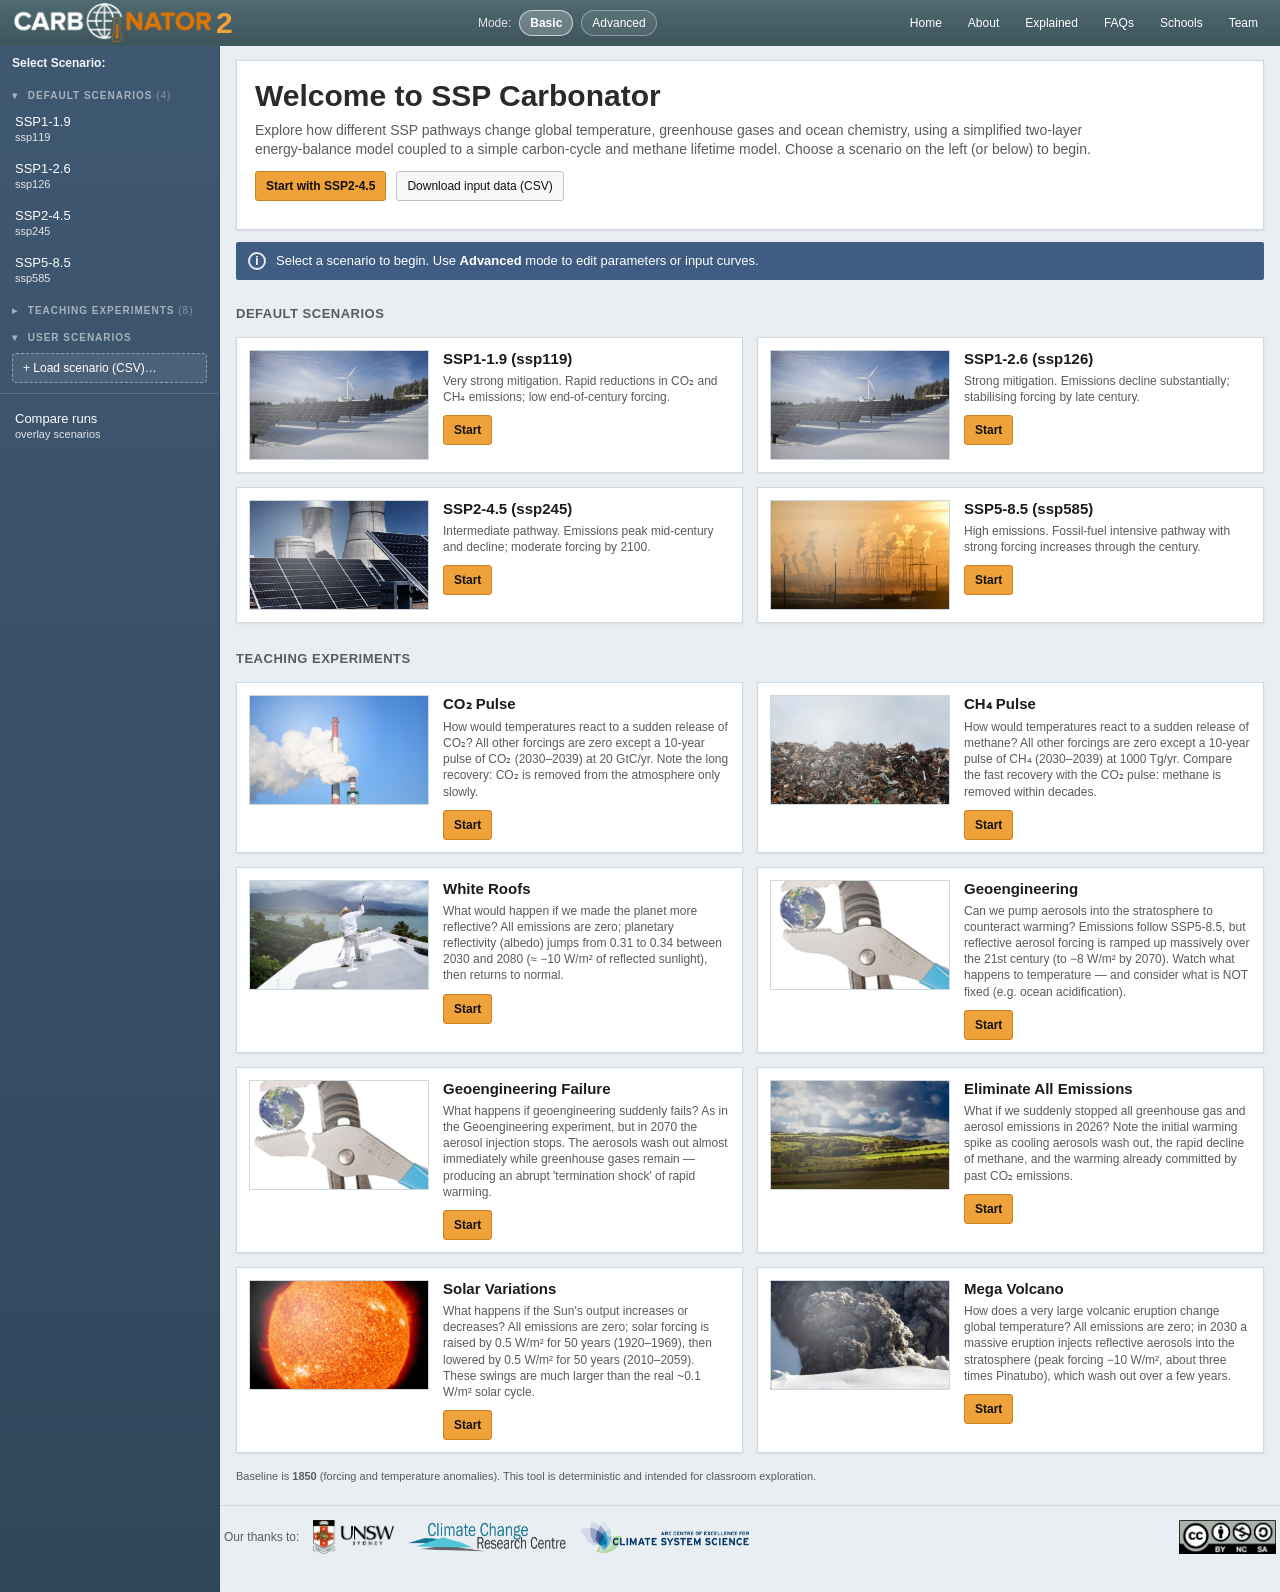
==== commit 2c5f294c: "Three model versions, albedo input (White Roofs fix), colorbars + coastlines - Three separate versio" ====
--- a/index.html
+++ b/index.html
@@ -53,6 +53,7 @@
             <button class="btn orange" id="btnStartDefault">Start with SSP2-4.5</button>
             <button class="btn" id="btnOpenInputsCSV">Download input data (CSV)</button>
           </div>
+          <div class="footnote" id="variantNote" style="margin:10px 0 0;"></div>
         </div>
 
         <div class="info-bar">
@@ -98,15 +99,7 @@
             <div class="smallpanel">
               <div class="label">Controls</div>
               <div class="hint" id="controlsHint">Toggle inputs on/off, then run the model.</div>
-              <div class="toggle-row" style="margin-top:10px;" title="OFF (default): simple model with emission inputs; ozone, N₂O and other WMGHG forcings are excluded. ON: full model with effective radiative forcing (ERF) inputs, including the minor forcings.">
-                <label class="switch">
-                  <input type="checkbox" id="togFullModel" />
-                  <span class="slider"></span>
-                </label>
-                <div>Full model (ERF inputs)</div>
-                <div class="state" id="stateFullModel">OFF</div>
-              </div>
-              <div class="toggle-row" style="margin-top:6px;" title="Adds ENSO-like year-to-year variability using an energy-conserving stochastic heat exchange (tunable in Advanced parameters).">
+              <div class="toggle-row" style="margin-top:10px;" title="Adds ENSO-like year-to-year variability using an energy-conserving stochastic heat exchange (tunable in Advanced parameters).">
                 <label class="switch">
                   <input type="checkbox" id="togIV" />
                   <span class="slider"></span>
@@ -194,8 +187,8 @@
           <div class="plot-card">
             <div class="plot-row">
               <div class="plot-left">
-                <div class="title">Aerosol ERF</div>
-                <div class="subtitle">Effective radiative forcing from anthropogenic aerosols (W m⁻²).</div>
+                <div class="title">Aerosol Emissions</div>
+                <div class="subtitle">Human aerosol (SO₂) emissions. The cooling effect is proportional to the emission rate — aerosols wash out of the air within days.</div>
                 <div class="toggle-row">
                   <label class="switch">
                     <input type="checkbox" id="togAER" checked />
@@ -205,8 +198,8 @@
                   <div class="state" id="stateAER">ON</div>
                 </div>
                 <div class="toggle-row advOnly" style="margin-top:8px;">
-                  <button class="btn" type="button" data-edit="ERF_aerosol_rel1850_Wm2">Edit curve…</button>
-                  <span class="badge" id="badge_ERF_aerosol_rel1850_Wm2" style="display:none;">EDITED</span>
+                  <button class="btn" type="button" data-edit="E_SO2_Tg_yr">Edit curve…</button>
+                  <span class="badge" id="badge_E_SO2_Tg_yr" style="display:none;">EDITED</span>
                 </div>
               </div>
               <div class="plot-right">
@@ -219,8 +212,8 @@
           <div class="plot-card">
             <div class="plot-row">
               <div class="plot-left">
-                <div class="title">Ozone ERF</div>
-                <div class="subtitle">Effective radiative forcing from ozone (W m⁻²).</div>
+                <div class="title">Ozone Precursor Emissions</div>
+                <div class="subtitle">Pollution that forms ozone near the ground (NOx, CO and other gases from traffic and industry). The warming effect is proportional to the emission rate. Index units, roughly Tg per year.</div>
                 <div class="toggle-row">
                   <label class="switch">
                     <input type="checkbox" id="togO3" checked />
@@ -230,8 +223,8 @@
                   <div class="state" id="stateO3">ON</div>
                 </div>
                 <div class="toggle-row advOnly" style="margin-top:8px;">
-                  <button class="btn" type="button" data-edit="ERF_o3_total_rel1850_Wm2">Edit curve…</button>
-                  <span class="badge" id="badge_ERF_o3_total_rel1850_Wm2" style="display:none;">EDITED</span>
+                  <button class="btn" type="button" data-edit="E_O3prec_Tg_yr">Edit curve…</button>
+                  <span class="badge" id="badge_E_O3prec_Tg_yr" style="display:none;">EDITED</span>
                 </div>
               </div>
               <div class="plot-right">
@@ -244,8 +237,8 @@
           <div class="plot-card">
             <div class="plot-row">
               <div class="plot-left">
-                <div class="title">N₂O ERF</div>
-                <div class="subtitle">Effective radiative forcing from nitrous oxide (W m⁻²).</div>
+                <div class="title">N₂O Emissions</div>
+                <div class="subtitle">Nitrous oxide, mostly from farming and fertilisers (Tg N₂O per year). A strong greenhouse gas that stays in the air for about 120 years.</div>
                 <div class="toggle-row">
                   <label class="switch">
                     <input type="checkbox" id="togN2O" checked />
@@ -255,8 +248,8 @@
                   <div class="state" id="stateN2O">ON</div>
                 </div>
                 <div class="toggle-row advOnly" style="margin-top:8px;">
-                  <button class="btn" type="button" data-edit="ERF_N2O_rel1850_Wm2">Edit curve…</button>
-                  <span class="badge" id="badge_ERF_N2O_rel1850_Wm2" style="display:none;">EDITED</span>
+                  <button class="btn" type="button" data-edit="E_N2O_Tg_yr">Edit curve…</button>
+                  <span class="badge" id="badge_E_N2O_Tg_yr" style="display:none;">EDITED</span>
                 </div>
               </div>
               <div class="plot-right">
@@ -269,8 +262,8 @@
           <div class="plot-card">
             <div class="plot-row">
               <div class="plot-left">
-                <div class="title">Other WMGHG ERF</div>
-                <div class="subtitle">Effective radiative forcing from other well-mixed greenhouse gases (W m⁻²).</div>
+                <div class="title">Synthetic Gas Emissions</div>
+                <div class="subtitle">Industrial gases like CFCs and HFCs, treated as one equivalent gas (kt CFC-12-equivalent per year, ~100-year lifetime). Look for the peak around 1990 — that is the Montreal Protocol working.</div>
                 <div class="toggle-row">
                   <label class="switch">
                     <input type="checkbox" id="togOTHER" checked />
@@ -280,8 +273,8 @@
                   <div class="state" id="stateOTHER">ON</div>
                 </div>
                 <div class="toggle-row advOnly" style="margin-top:8px;">
-                  <button class="btn" type="button" data-edit="ERF_otherWMGHG_rel1850_Wm2">Edit curve…</button>
-                  <span class="badge" id="badge_ERF_otherWMGHG_rel1850_Wm2" style="display:none;">EDITED</span>
+                  <button class="btn" type="button" data-edit="E_XGHG_kt_yr">Edit curve…</button>
+                  <span class="badge" id="badge_E_XGHG_kt_yr" style="display:none;">EDITED</span>
                 </div>
               </div>
               <div class="plot-right">
@@ -294,8 +287,8 @@
           <div class="plot-card">
             <div class="plot-row">
               <div class="plot-left">
-                <div class="title">Volcanic ERF</div>
-                <div class="subtitle">Natural forcing from volcanic aerosols (W m⁻²).</div>
+                <div class="title">Volcanic Aerosol Injection</div>
+                <div class="subtitle">Volcanic aerosol injected into the stratosphere (optical depth per year). It reflects sunlight and decays away with a ~1.2-year lifetime.</div>
                 <div class="toggle-row">
                   <label class="switch">
                     <input type="checkbox" id="togVOLC" checked />
@@ -305,8 +298,8 @@
                   <div class="state" id="stateVOLC">ON</div>
                 </div>
                 <div class="toggle-row advOnly" style="margin-top:8px;">
-                  <button class="btn" type="button" data-edit="ERF_volcanic_rel1850_Wm2">Edit curve…</button>
-                  <span class="badge" id="badge_ERF_volcanic_rel1850_Wm2" style="display:none;">EDITED</span>
+                  <button class="btn" type="button" data-edit="E_volcAOD_yr">Edit curve…</button>
+                  <span class="badge" id="badge_E_volcAOD_yr" style="display:none;">EDITED</span>
                 </div>
               </div>
               <div class="plot-right">
@@ -336,6 +329,31 @@
               </div>
               <div class="plot-right">
                 <canvas id="plotInSOLAR" data-height="240"></canvas>
+              </div>
+            </div>
+          </div>
+
+          <!-- Albedo -->
+          <div class="plot-card">
+            <div class="plot-row">
+              <div class="plot-left">
+                <div class="title">Albedo</div>
+                <div class="subtitle">Planetary reflectivity (0 = absorbs all sunlight, 1 = reflects everything). The baseline is 0.31; making the planet brighter reflects more sunlight and cools it (−3.4 W/m² per +0.01).</div>
+                <div class="toggle-row">
+                  <label class="switch">
+                    <input type="checkbox" id="togALB" checked />
+                    <span class="slider"></span>
+                  </label>
+                  <div>Enable</div>
+                  <div class="state" id="stateALB">ON</div>
+                </div>
+                <div class="toggle-row advOnly" style="margin-top:8px;">
+                  <button class="btn" type="button" data-edit="albedo">Edit curve…</button>
+                  <span class="badge" id="badge_albedo" style="display:none;">EDITED</span>
+                </div>
+              </div>
+              <div class="plot-right">
+                <canvas id="plotInALB" data-height="240"></canvas>
               </div>
             </div>
           </div>
@@ -363,28 +381,32 @@
                 <canvas id="miniCH4" data-height="110"></canvas>
               </div>
               <div class="mini-block">
-                <div class="mini-title">Aerosol ERF</div>
+                <div class="mini-title">Aerosol emissions</div>
                 <canvas id="miniAER" data-height="110"></canvas>
               </div>
               <div class="mini-block">
-                <div class="mini-title">Ozone ERF</div>
+                <div class="mini-title">Ozone precursors</div>
                 <canvas id="miniO3" data-height="110"></canvas>
               </div>
               <div class="mini-block">
-                <div class="mini-title">N₂O ERF</div>
+                <div class="mini-title">N₂O emissions</div>
                 <canvas id="miniN2O" data-height="110"></canvas>
               </div>
               <div class="mini-block">
-                <div class="mini-title">Other WMGHG ERF</div>
+                <div class="mini-title">Synthetic gases</div>
                 <canvas id="miniOTHER" data-height="110"></canvas>
               </div>
               <div class="mini-block">
-                <div class="mini-title">Volcanic ERF</div>
+                <div class="mini-title">Volcanic injection</div>
                 <canvas id="miniVOLC" data-height="110"></canvas>
               </div>
               <div class="mini-block">
                 <div class="mini-title">Solar ERF</div>
                 <canvas id="miniSOLAR" data-height="110"></canvas>
+              </div>
+              <div class="mini-block">
+                <div class="mini-title">Albedo</div>
+                <canvas id="miniALB" data-height="110"></canvas>
               </div>
             </div>
 
@@ -417,8 +439,10 @@
               
               <div class="out-block" id="blockLocal" style="display:none;">
                 <div class="out-block-head">
-                  <div class="out-title">Local projections</div>
-                  <div class="out-sub">Pattern scaling: local changes estimated by scaling a 1° CMIP6-derived pattern (12-model ensemble median) with the modelled global mean temperature.</div>
+                  <div class="out-title" style="display:flex; align-items:center; gap:10px;">Local projections
+                    <button class="btn" id="btnPatternInfo" type="button" style="padding:3px 9px; font-size:11px; font-weight:400;" title="How the local maps work and where the pattern comes from.">More info</button>
+                  </div>
+                  <div class="out-sub">Local change = the global warming from your run × a map pattern from real climate models. Click the map to pick a location.</div>
                 </div>
 
                 <div class="localWrap">
@@ -438,13 +462,14 @@
                           <select id="mapVar" style="width:100%;">
                             <option value="tas">Temperature amplification (°C/°C)</option>
                             <option value="pr">Precip change (%/°C)</option>
+                            <option value="slr">Sea-level departure (cm/°C)</option>
                           </select>
                         </label>
                       </div>
 
                       <canvas id="mapCanvas" class="mapCanvas" width="360" height="180" aria-label="Pattern map"></canvas>
+                      <canvas id="mapColorbar" width="360" height="34" style="width:100%; height:auto; display:block; margin-top:4px;"></canvas>
                       <div class="legendRow" id="mapLegend"></div>
-                      <div class="small muted" id="patternSourceNote"></div>
                     </div>
                   </div>
 
@@ -454,6 +479,9 @@
                     </div>
                     <div class="chartBox resizable" data-height="260">
                       <canvas id="plotLocalPr"></canvas>
+                    </div>
+                    <div class="chartBox resizable" data-height="260" style="display:none;">
+                      <canvas id="plotLocalSlr"></canvas>
                     </div>
                   </div>
                 </div>
@@ -509,6 +537,7 @@
                   <label title="Aerosol forcing"><input type="checkbox" id="fShowAER" checked /> Aerosol</label>
                   <label title="Solar forcing"><input type="checkbox" id="fShowSolar" checked /> Solar</label>
                   <label title="Volcanic forcing"><input type="checkbox" id="fShowVolc" checked /> Volcanic</label>
+                  <label title="Albedo forcing"><input type="checkbox" id="fShowAlb" /> Albedo</label>
                 </div>
                 <div class="chartBox resizable"><canvas id="plotOutF" data-height="260" class="autoHeight"></canvas></div>
               </div>
--- a/css/app.css
+++ b/css/app.css
@@ -911,7 +911,7 @@
 /* ===== Local pattern-scaling panel ===== */
 .localWrap{
   display:grid;
-  grid-template-columns: 360px 1fr;
+  grid-template-columns: minmax(420px, 46%) 1fr;
   gap:14px;
   align-items:start;
 }
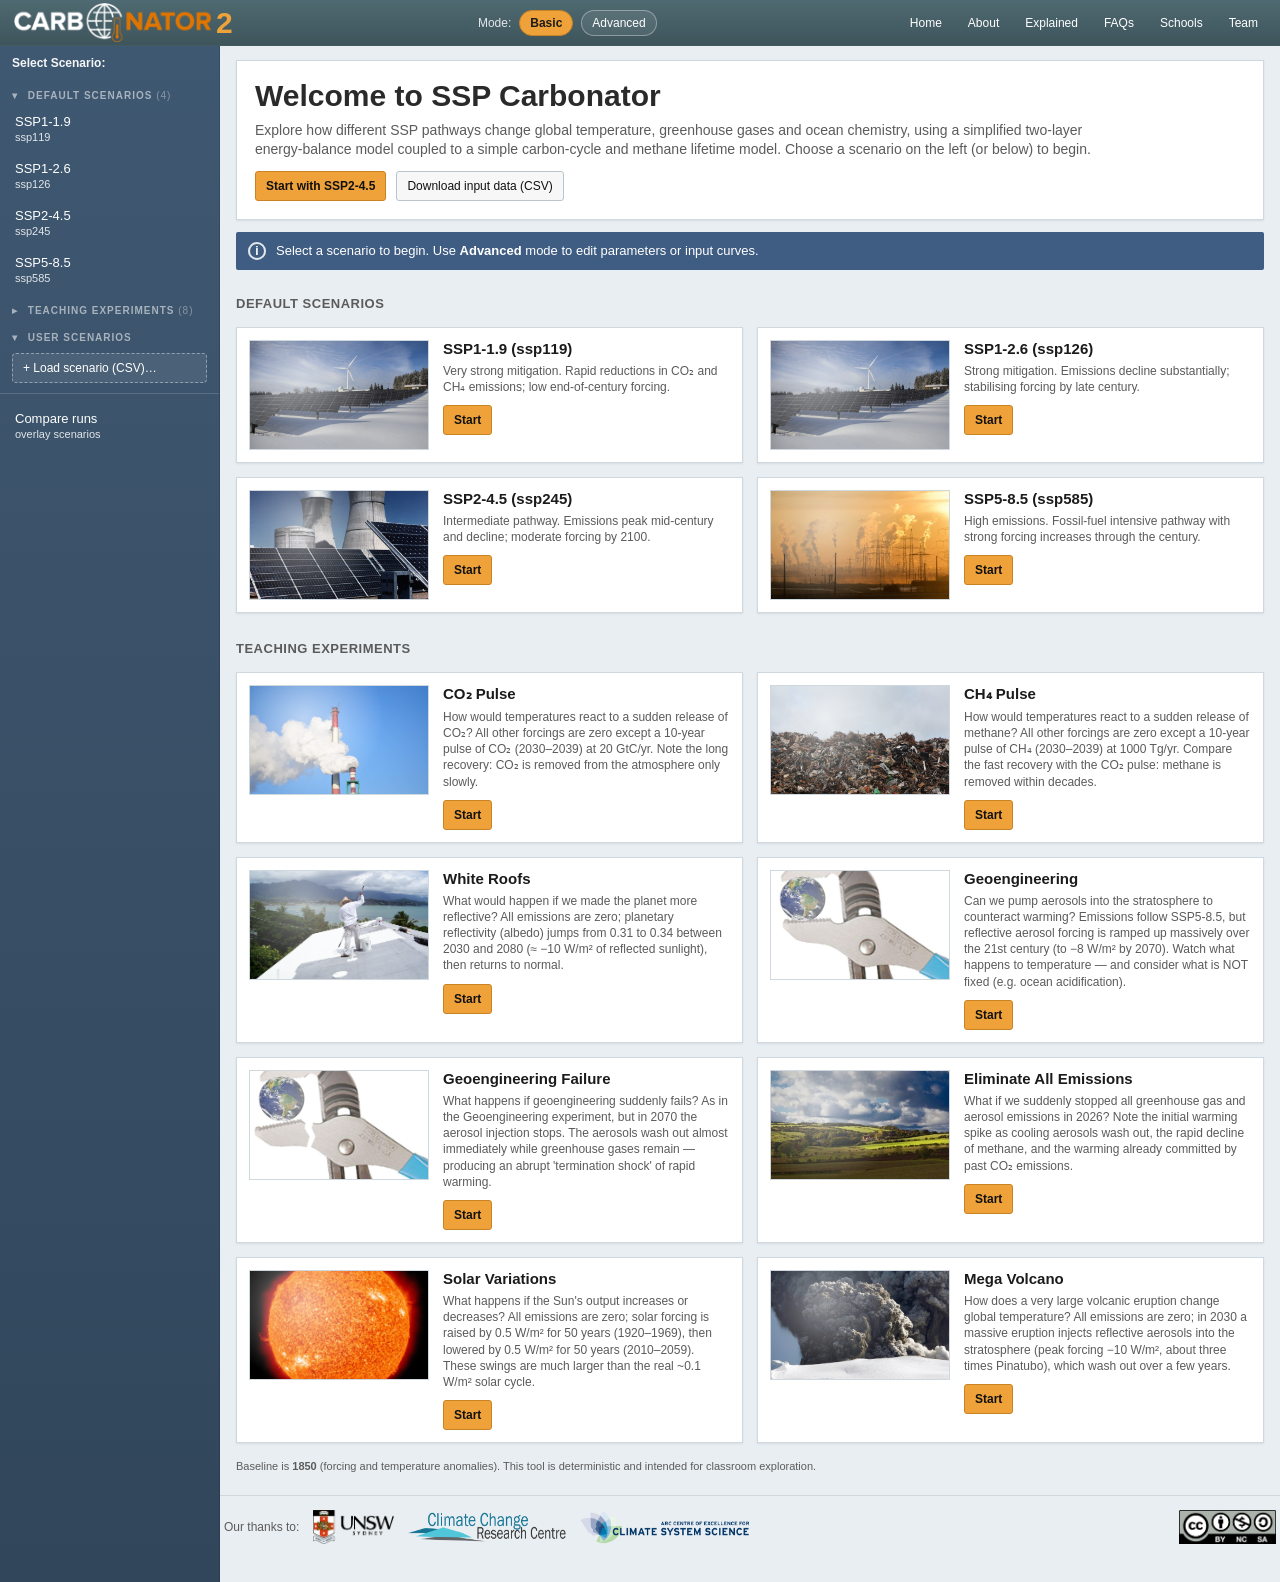
==== commit 3bda3dea: "UI polish, rendered equations, Explained update for new physics - Versions removed from the user-fac" ====
--- a/index.html
+++ b/index.html
@@ -53,7 +53,6 @@
             <button class="btn orange" id="btnStartDefault">Start with SSP2-4.5</button>
             <button class="btn" id="btnOpenInputsCSV">Download input data (CSV)</button>
           </div>
-          <div class="footnote" id="variantNote" style="margin:10px 0 0;"></div>
         </div>
 
         <div class="info-bar">
@@ -99,28 +98,14 @@
             <div class="smallpanel">
               <div class="label">Controls</div>
               <div class="hint" id="controlsHint">Toggle inputs on/off, then run the model.</div>
-              <div class="toggle-row" style="margin-top:10px;" title="Adds ENSO-like year-to-year variability using an energy-conserving stochastic heat exchange (tunable in Advanced parameters).">
-                <label class="switch">
-                  <input type="checkbox" id="togIV" />
-                  <span class="slider"></span>
-                </label>
-                <div>Internal variability</div>
-                <div class="state" id="stateIV">OFF</div>
-              </div>
-              <div class="toggle-row advOnly" style="margin-top:6px;">
-                <button class="btn" id="btnIVRandom" type="button" style="padding:4px 8px; font-size:11px;" title="Generate a new random realisation (new seed)">Randomise</button>
-                <div style="font-size:11px; color:#666;">Seed: <span id="ivSeedVal">1</span></div>
-              </div>
-
               <div class="panel-actions">
                 <button class="btn advOnly" id="btnParams" title="Edit model parameters (energy balance, carbon cycle, methane, sea level, internal variability).">Edit parameters</button>
-                <button class="btn" id="btnViewData" title="View input data table for this scenario (including any edits).">Input table</button>
+                <button class="btn" id="btnViewData" title="View input data table for this scenario (including any edits).">Input data</button>
                 <button class="btn" id="btnDownloadScenarioCSV" title="Download the scenario input time series as a CSV file.">Save inputs CSV</button>
                 <button class="btn" id="btnExportOutput" disabled title="Download model outputs as a CSV file (available after running).">Export outputs CSV</button>
               </div>
               <div style="margin-top:10px; font-size:11px; color:#666;">
-                <span id="modeBadge" class="badge">BASIC MODE</span>
-                <span id="editBadge" style="margin-left:6px;"></span>
+                <span id="editBadge"></span>
               </div>
             </div>
           </div>
@@ -354,6 +339,39 @@
               </div>
               <div class="plot-right">
                 <canvas id="plotInALB" data-height="240"></canvas>
+              </div>
+            </div>
+          </div>
+
+          <!-- Natural variability -->
+          <div class="plot-card">
+            <div class="plot-row">
+              <div class="plot-left">
+                <div class="title">Natural Variability</div>
+                <div class="subtitle">Random year-to-year variability, like the real climate has. Two sources: the ocean stirring heat between its surface and depths (ENSO-like), and random changes in cloudiness and sunshine (also visible as wiggles on the Albedo input).</div>
+                <div class="toggle-row" title="ENSO-like heat exchange between the surface and deep ocean. Moves heat around without adding any — temperature wiggles but recovers.">
+                  <label class="switch">
+                    <input type="checkbox" id="togIVMix" />
+                    <span class="slider"></span>
+                  </label>
+                  <div>Ocean mixing</div>
+                  <div class="state" id="stateIVMix">OFF</div>
+                </div>
+                <div class="toggle-row" style="margin-top:6px;" title="Random cloud/solar fluctuations in absorbed sunlight. Genuinely adds or removes energy, so effects can linger.">
+                  <label class="switch">
+                    <input type="checkbox" id="togIVCloud" />
+                    <span class="slider"></span>
+                  </label>
+                  <div>Clouds &amp; sun</div>
+                  <div class="state" id="stateIVCloud">OFF</div>
+                </div>
+                <div class="toggle-row" style="margin-top:8px;">
+                  <button class="btn" id="btnIVRandom" type="button" style="padding:4px 8px; font-size:11px;" title="Generate a different random sequence (new seed)">Randomise</button>
+                  <div style="font-size:11px; color:#666;">Seed: <span id="ivSeedVal">1</span></div>
+                </div>
+              </div>
+              <div class="plot-right">
+                <canvas id="plotInIV" data-height="240"></canvas>
               </div>
             </div>
           </div>
@@ -560,11 +578,10 @@
             saved earlier with <b>Export outputs CSV</b>. Runs stay here for this browser session.
           </p>
           <div class="cta-row">
+            <button class="btn" id="btnCmpBack" title="Return to the run you were viewing." style="display:none;">← Back to my run</button>
             <button class="btn orange" id="btnCmpAddCurrent" title="Add the most recent run from this session.">Add current run</button>
             <button class="btn" id="btnCmpLoad" title="Load one or more files saved with Export outputs CSV.">Load outputs CSV…</button>
-            <label class="cmp-varpick">Variable:
-              <select id="cmpVarSelect"></select>
-            </label>
+            <span class="footnote" style="margin:0;">Choose variables in the Display controls panel (bottom right).</span>
           </div>
         </div>
 
@@ -575,9 +592,7 @@
 
         <div id="cmpPlotWrap" style="display:none;">
           <div id="cmpRunList" class="cmp-runs"></div>
-          <div class="cmp-plot-panel">
-            <canvas id="plotCompare" data-height="420"></canvas>
-          </div>
+          <div id="cmpPlots"></div>
         </div>
       </section>
     </main>
@@ -640,6 +655,11 @@
         </div>
         <button class="btn" id="fpAddCompare" type="button" style="margin-top:8px; padding:4px 8px; font-size:11px; width:100%;" title="Add this run to the Compare view.">Add to compare</button>
       </div>
+
+      <div id="fpCompare" style="display:none;">
+        <div style="font-weight:700; font-size:11px; margin-bottom:6px;">Compare variables</div>
+        <div class="outToggleBar" id="fpCmpVars"></div>
+      </div>
     </div>
   </div>
 
--- a/css/app.css
+++ b/css/app.css
@@ -85,8 +85,9 @@
     }
     .modeBtn:hover{ background: rgba(255,255,255,0.14); }
     .modeBtn.active{
-      background: rgba(255,255,255,0.22);
-      border-color: rgba(255,255,255,0.65);
+      background: var(--accent);
+      border-color: var(--accentDark);
+      color: #1b1b1b;
       font-weight:700;
     }
 
@@ -1187,3 +1188,25 @@
   padding:14px;
 }
 .cmp-plot-panel canvas{ width:100%; display:block; }
+
+/* (i) information buttons on input cards */
+.info-btn{
+  display:inline-flex;
+  align-items:center;
+  justify-content:center;
+  width:17px;
+  height:17px;
+  margin-left:8px;
+  border-radius:50%;
+  border:1px solid #7d97ad;
+  background:#eef3f7;
+  color:#3f5d82;
+  font-size:11px;
+  font-style:italic;
+  font-family:Georgia, serif;
+  font-weight:700;
+  cursor:pointer;
+  vertical-align:middle;
+  line-height:1;
+}
+.info-btn:hover{ background:#3f5d82; color:#fff; }
